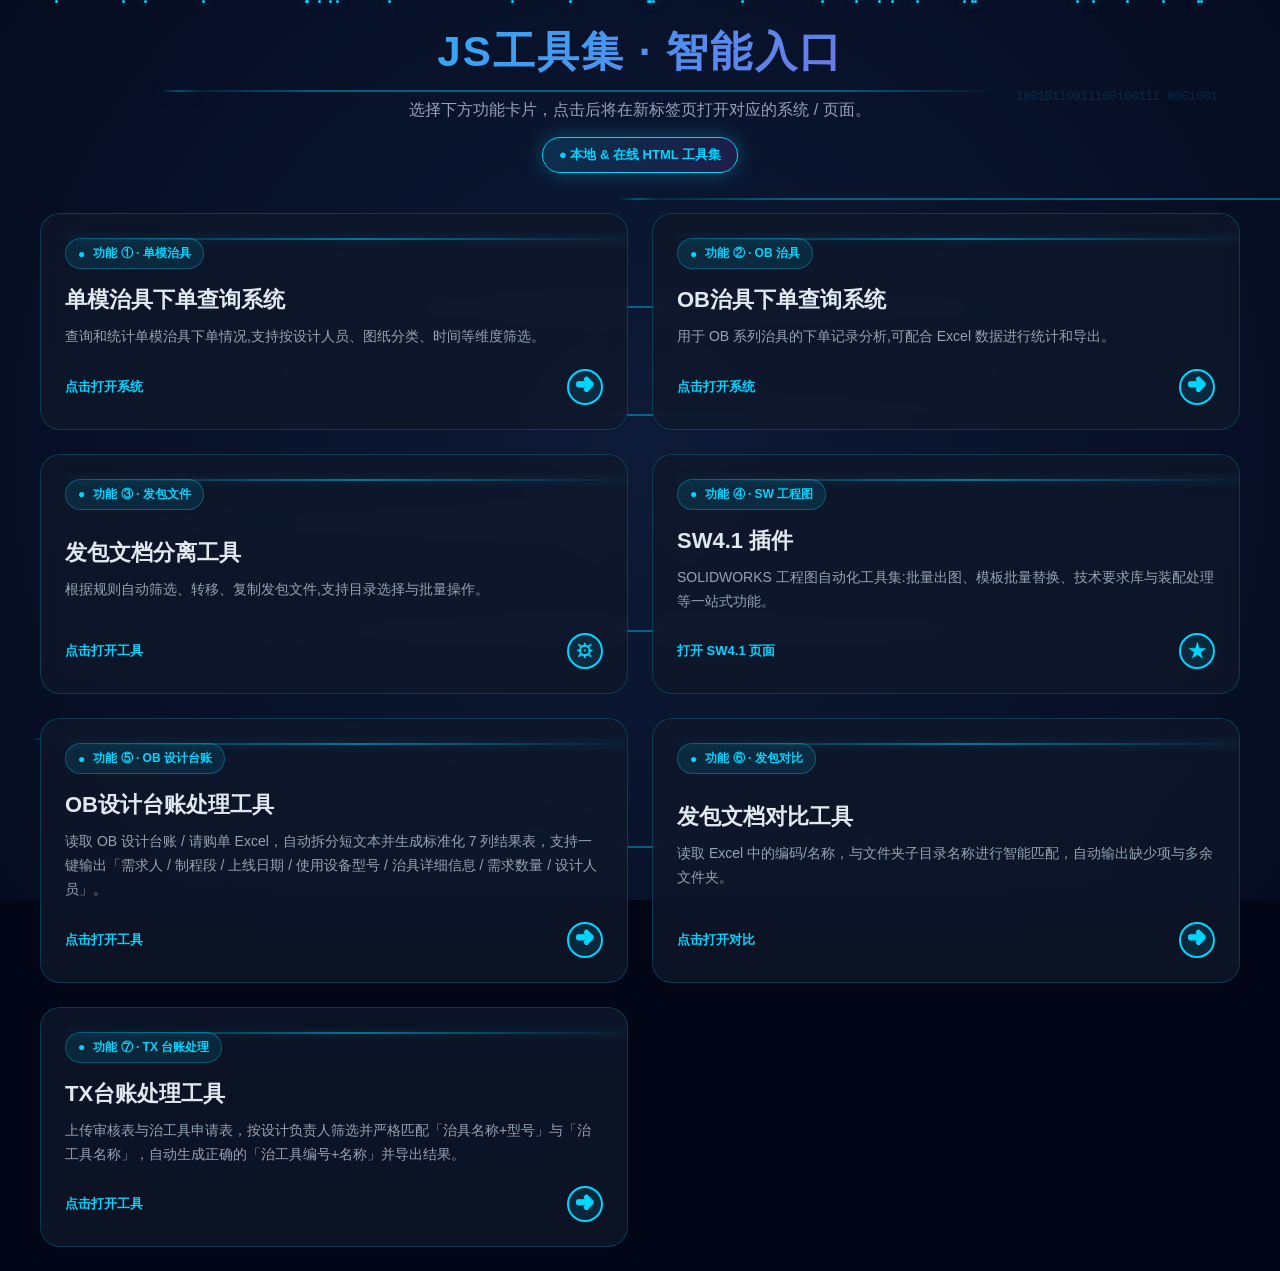
==== index.html @ e3de5b16 "Update index.html" ====
<!DOCTYPE html>
<html lang="zh-CN">
<head>
  <meta charset="UTF-8" />
  <meta name="viewport" content="width=device-width, initial-scale=1.0" />
  <title>内部工具集 · 功能入口</title>
  <style>
    :root{
      --primary:#00d4ff;
      --primary-glow:rgba(0,212,255,0.5);
      --secondary:#9d4edd;
      --bg-dark:#020617;
      --text:#e2e8f0;
      --muted:#94a3b8;
      --card-bg:rgba(15,23,42,0.8);
    }
    *{box-sizing:border-box;margin:0;padding:0}

    /* ===================== 开场动画：鱼咬 J 鱼钩（≈2s） ===================== */
    .intro-overlay{
      position:fixed;
      inset:0;
      z-index:9999;
      background:radial-gradient(circle at top,#020617,#000814 60%,#000 100%);
      display:flex;
      align-items:center;
      justify-content:center;
      animation:fade-out 0.3s ease 1.7s forwards; /* 总时长约 2s */
    }
    @keyframes fade-out{
      to{opacity:0;visibility:hidden}
    }

    .skip-intro-btn{
      position:absolute;
      right:32px;
      bottom:32px;
      padding:8px 18px;
      border-radius:999px;
      border:1px solid rgba(255,255,255,0.7);
      background:rgba(0,0,0,0.45);
      color:#f9fafb;
      font-size:13px;
      font-weight:500;
      cursor:pointer;
      display:inline-flex;
      align-items:center;
      gap:6px;
      backdrop-filter:blur(8px);
      box-shadow:0 10px 30px rgba(0,0,0,0.6);
      transition:all 0.2s ease;
      z-index:10000;
    }
    .skip-intro-btn::after{
      content:'⏭';
      font-size:14px;
    }
    .skip-intro-btn:hover{
      background:rgba(255,255,255,0.12);
      transform:translateY(-1px);
    }
    .skip-intro-btn:active{
      transform:translateY(0);
      box-shadow:0 4px 16px rgba(0,0,0,0.7);
    }

    /* LOGO 区：整体放大一倍 */
    .logo-scene{
      position:relative;
      width:380px;
      height:380px;
      filter:drop-shadow(0 0 25px rgba(0,0,0,0.9));
    }
    .logo-svg{
      width:380px;
      height:380px;
      display:block;
    }

    /* J 形鱼钩主体 */
    .hook-path{
      stroke:#f9fafb;
      stroke-width:16;
      stroke-linecap:round;
      stroke-linejoin:round;
      fill:none;
      opacity:0;
      animation:hook-in 0.4s cubic-bezier(.23,.82,.35,1.3) 0s forwards;
    }
    /* 顶部横杆 */
    .hook-top{
      stroke:#f9fafb;
      stroke-width:14;
      stroke-linecap:round;
      fill:none;
      opacity:0;
      animation:bar-in 0.35s ease-out 0.05s forwards;
    }
    /* 钩尖（向上略翘） */
    .hook-barb{
      stroke:#f9fafb;
      stroke-width:10;
      stroke-linecap:round;
      fill:none;
      opacity:0;
      animation:barb-in 0.35s ease-out 0.1s forwards;
    }

    @keyframes hook-in{
      0%{
        opacity:0;
        transform:translateY(40px) scale(0.8);
        transform-origin:140px 140px;
      }
      70%{
        opacity:1;
        transform:translateY(-5px) scale(1.03);
      }
      100%{
        opacity:1;
        transform:translateY(0) scale(1);
      }
    }
    @keyframes bar-in{
      0%{
        opacity:0;
        transform:translateY(20px);
        transform-origin:140px 50px;
      }
      100%{
        opacity:1;
        transform:translateY(0);
      }
    }
    @keyframes barb-in{
      0%{
        opacity:0;
        transform:translateY(10px);
        transform-origin:128px 126px;
      }
      100%{
        opacity:1;
        transform:translateY(0);
      }
    }

    /* 鱼剪影整体 */
    .fish-group{
      fill:#f9fafb;
      opacity:0;
      transform-box:fill-box;
      transform-origin:center;
      animation:fish-bite 0.9s ease-out 0.25s forwards;
    }

    /* 鱼身体（实心）—— 头在右边，朝向鱼钩；嘴在 x≈120 处 */
    .fish-body{
      fill:#f9fafb;
    }
    .fish-inner{
      fill:#020617; /* 身体内部黑弧线，做出类似 Logo 的花纹 */
    }
    .fish-eye-white{
      fill:#f9fafb;
    }
    .fish-eye-black{
      fill:#020617;
    }

    /* 鱼咬钩动画：从左下方游过来，最后嘴巴停在钩尖处 */
    @keyframes fish-bite{
      0%{
        opacity:0;
        transform:translateX(-110px) translateY(30px) scale(0.8) rotate(-18deg);
      }
      40%{
        opacity:1;
        transform:translateX(-40px) translateY(-10px) scale(0.95) rotate(-8deg);
      }
      75%{
        transform:translateX(-10px) translateY(0) scale(1.03) rotate(4deg);
      }
      100%{
        opacity:1;
        transform:translateX(0) translateY(0) scale(1) rotate(0deg);
      }
    }

    /* ===================== 主页面样式 ===================== */
    body{
      min-height:100vh;
      font-family:"Segoe UI","PingFang SC","Microsoft YaHei",sans-serif;
      background:var(--bg-dark);
      display:flex;
      align-items:center;
      justify-content:center;
      padding:24px;
      color:var(--text);
      overflow-x:hidden; /* 允许纵向滚轮 */
      position:relative;
    }

    .bg-waves{
      position:fixed;
      inset:0;
      z-index:0;
      overflow:hidden;
    }
    .wave{
      position:absolute;
      width:200%;
      height:200%;
      border-radius:45%;
      opacity:0.08;
      animation:wave-rotate 25s linear infinite;
    }
    .wave:nth-child(1){
      background:radial-gradient(circle,var(--primary) 0%,transparent 70%);
      animation-duration:20s;
      top:-50%;
      left:-50%;
    }
    .wave:nth-child(2){
      background:radial-gradient(circle,var(--secondary) 0%,transparent 70%);
      animation-duration:30s;
      animation-direction:reverse;
      bottom:-50%;
      right:-50%;
    }
    @keyframes wave-rotate{
      0%{transform:rotate(0deg)}
      100%{transform:rotate(360deg)}
    }

    .particles{
      position:fixed;
      inset:0;
      z-index:1;
      pointer-events:none;
    }
    .particle{
      position:absolute;
      width:3px;
      height:3px;
      background:var(--primary);
      border-radius:50%;
      box-shadow:0 0 10px var(--primary-glow);
      animation:particle-float linear infinite;
    }
    @keyframes particle-float{
      0%{
        transform:translate(0,100vh) scale(0);
        opacity:0;
      }
      10%{opacity:1}
      90%{opacity:1}
      100%{
        transform:translate(var(--tx),0) scale(1);
        opacity:0;
      }
    }

    .fiber-lines{
      position:fixed;
      inset:0;
      z-index:1;
      pointer-events:none;
    }
    .fiber{
      position:absolute;
      height:2px;
      background:linear-gradient(90deg,
        transparent,
        var(--primary) 20%,
        var(--primary) 80%,
        transparent
      );
      opacity:0.4;
      animation:fiber-pulse 3s ease-in-out infinite;
    }
    .fiber::before{
      content:'';
      position:absolute;
      width:40px;
      height:100%;
      background:linear-gradient(90deg,
        transparent,
        rgba(0,212,255,0.8),
        transparent
      );
      box-shadow:0 0 20px var(--primary-glow);
      animation:fiber-travel 2s linear infinite;
    }
    @keyframes fiber-pulse{
      0%,100%{opacity:0.2}
      50%{opacity:0.6}
    }
    @keyframes fiber-travel{
      0%{left:-40px}
      100%{left:100%}
    }

    .data-stream{
      position:fixed;
      right:5%;
      top:10%;
      width:200px;
      height:80%;
      overflow:hidden;
      z-index:1;
      pointer-events:none;
      opacity:0.15;
    }
    .binary-code{
      font-family:monospace;
      font-size:12px;
      color:var(--primary);
      animation:stream-flow 8s linear infinite;
      white-space:nowrap;
    }
    @keyframes stream-flow{
      0%{transform:translateY(0)}
      100%{transform:translateY(-100%)}
    }

    .wrap{
      width:100%;
      max-width:1200px;
      position:relative;
      z-index:2;
      opacity:1;  /* 直接显示，避免跳过动画时延迟 */
    }

    header{
      margin-bottom:40px;
      text-align:center;
      position:relative;
    }
    header h1{
      font-size:42px;
      font-weight:800;
      background:linear-gradient(135deg,var(--primary),var(--secondary));
      -webkit-background-clip:text;
      -webkit-text-fill-color:transparent;
      background-clip:text;
      margin-bottom:12px;
      letter-spacing:0.05em;
    }
    header p{
      font-size:16px;
      color:var(--muted);
      margin-top:20px;
    }
    .tag{
      display:inline-block;
      background:linear-gradient(135deg,rgba(0,212,255,0.15),rgba(157,78,221,0.15));
      border:1px solid var(--primary);
      color:var(--primary);
      padding:8px 16px;
      border-radius:999px;
      font-size:13px;
      font-weight:600;
      margin-top:16px;
      box-shadow:0 0 20px rgba(0,212,255,0.3);
    }

    .grid{
      display:grid;
      grid-template-columns:repeat(2,minmax(0,1fr));
      gap:24px;
    }
    @media (max-width:900px){
      .grid{grid-template-columns:1fr}
      header h1{font-size:32px}
    }

    .tile{
      display:flex;
      flex-direction:column;
      justify-content:space-between;
      padding:24px;
      border-radius:20px;
      background:var(--card-bg);
      backdrop-filter:blur(10px);
      border:1px solid rgba(0,212,255,0.2);
      text-decoration:none;
      color:inherit;
      position:relative;
      overflow:hidden;
      transition:all 0.3s cubic-bezier(0.4,0,0.2,1);
      opacity:1;
    }
    .tile::before{
      content:'';
      position:absolute;
      inset:0;
      background:radial-gradient(
        800px circle at var(--mouse-x,50%) var(--mouse-y,50%),
        rgba(0,212,255,0.15),
        transparent 40%
      );
      opacity:0;
      transition:opacity 0.3s;
    }
    .tile:hover::before{
      opacity:1;
    }
    .tile:hover{
      transform:translateY(-6px) scale(1.01);
      box-shadow:0 24px 50px rgba(0,212,255,0.26);
      border-color:var(--primary);
    }

    .tile .badge{
      display:inline-flex;
      align-items:center;
      gap:8px;
      font-size:12px;
      padding:6px 12px;
      border-radius:999px;
      background:rgba(0,212,255,0.1);
      border:1px solid rgba(0,212,255,0.3);
      color:var(--primary);
      margin-bottom:16px;
      font-weight:600;
      width:fit-content;
    }
    .tile .badge::before{
      content:'●';
    }

    .tile h2{
      font-size:22px;
      margin-bottom:10px;
      color:var(--text);
      font-weight:700;
    }
    .tile p{
      font-size:14px;
      color:var(--muted);
      line-height:1.7;
    }

    .tile-footer{
      margin-top:20px;
      display:flex;
      align-items:center;
      justify-content:space-between;
      font-size:13px;
      color:var(--primary);
      font-weight:600;
    }
    .tile-footer .icon{
      width:36px;
      height:36px;
      border-radius:50%;
      border:2px solid var(--primary);
      display:flex;
      align-items:center;
      justify-content:center;
      font-size:18px;
      background:rgba(0,212,255,0.1);
      transition:all 0.3s;
    }
    .tile:hover .tile-footer .icon{
      transform:rotate(90deg) scale(1.1);
      box-shadow:0 0 20px var(--primary-glow);
    }

    .scan-line{
      position:absolute;
      width:100%;
      height:2px;
      background:linear-gradient(90deg,
        transparent,
        var(--primary),
        transparent
      );
      box-shadow:0 0 10px var(--primary-glow);
      animation:scan 3s linear infinite;
      opacity:0.5;
    }
    @keyframes scan{
      0%{top:0}
      100%{top:100%}
    }
  </style>
</head>
<body>
  <!-- 开场动画层 -->
  <div class="intro-overlay" id="introOverlay">
    <div class="logo-scene">
      <!-- SVG LOGO：鱼头朝右，嘴被鱼钩钩住 -->
      <svg class="logo-svg" viewBox="0 0 200 200">
        <!-- J 鱼钩主体：竖直向下再向左弯成 J -->
        <path
          class="hook-path"
          d="M140 40
             V120
             a36 36 0 0 1 -72 0"
        />
        <!-- 顶部横杆 -->
        <line
          class="hook-top"
          x1="110" y1="32" x2="170" y2="32"
        />
        <!-- 钩尖向上翘，伸进鱼嘴里 -->
        <path
          class="hook-barb"
          d="M96 124
             Q110 114 122 110"
        />

        <!-- 鱼剪影（头在右侧，朝向鱼钩，嘴位置大约在 (122,110)） -->
        <g class="fish-group">
          <!-- 身体外轮廓（白色实心） -->
          <path
            class="fish-body"
            d="
              M122 110
              C104 94, 78 90, 56 102
              C42 110, 36 120, 36 125
              C36 130, 42 138, 56 146
              C78 158,104 154,122 138
              Z
            "
          />
          <!-- 内部黑色花纹，做出“翻卷”的感觉 -->
          <path
            class="fish-inner"
            d="
              M118 110
              C102 98, 80 98, 60 108
              C50 114, 46 120, 46 124
              C46 128, 50 134, 60 140
              C80 150,102 150,118 138
              C104 132,104 118,118 110
              Z
            "
          />
          <!-- 尾巴 -->
          <polygon
            class="fish-body"
            points="56,124 30,108 30,140"
          />
          <!-- 眼睛 -->
          <circle class="fish-eye-white" cx="98" cy="106" r="6" />
          <circle class="fish-eye-black" cx="98" cy="106" r="3" />
        </g>
      </svg>
    </div>

    <button class="skip-intro-btn" id="skipIntroBtn">
      跳过动画 · 进入页面
    </button>
  </div>

  <!-- 背景光波 -->
  <div class="bg-waves">
    <div class="wave"></div>
    <div class="wave"></div>
  </div>

  <!-- 粒子系统 -->
  <div class="particles" id="particles"></div>

  <!-- 光纤传输线 -->
  <div class="fiber-lines" id="fibers"></div>

  <!-- 数据流 -->
  <div class="data-stream">
    <div class="binary-code" id="binary"></div>
  </div>

  <div class="wrap">
    <header>
      <h1>JS工具集 · 智能入口</h1>
      <p>选择下方功能卡片，点击后将在新标签页打开对应的系统 / 页面。</p>
      <span class="tag">● 本地 & 在线 HTML 工具集</span>
    </header>

    <section class="grid">
      <a class="tile" href="danmo.html" target="_blank" rel="noopener">
        <span class="badge">功能 ① · 单模治具</span>
        <div>
          <h2>单模治具下单查询系统</h2>
          <p>查询和统计单模治具下单情况,支持按设计人员、图纸分类、时间等维度筛选。</p>
        </div>
        <div class="tile-footer">
          <span>点击打开系统</span>
          <span class="icon">➜</span>
        </div>
        <div class="scan-line"></div>
      </a>

      <a class="tile" href="OB.html" target="_blank" rel="noopener">
        <span class="badge">功能 ② · OB 治具</span>
        <div>
          <h2>OB治具下单查询系统</h2>
          <p>用于 OB 系列治具的下单记录分析,可配合 Excel 数据进行统计和导出。</p>
        </div>
        <div class="tile-footer">
          <span>点击打开系统</span>
          <span class="icon">➜</span>
        </div>
        <div class="scan-line"></div>
      </a>

      <a class="tile" href="fabao.html" target="_blank" rel="noopener">
        <span class="badge">功能 ③ · 发包文件</span>
        <div>
          <h2>发包文档分离工具</h2>
          <p>根据规则自动筛选、转移、复制发包文件,支持目录选择与批量操作。</p>
        </div>
        <div class="tile-footer">
          <span>点击打开工具</span>
          <span class="icon">⚙</span>
        </div>
        <div class="scan-line"></div>
      </a>

      <a class="tile" href="SW4.1.html" target="_blank" rel="noopener">
        <span class="badge">功能 ④ · SW 工程图</span>
        <div>
          <h2>SW4.1 插件</h2>
          <p>SOLIDWORKS 工程图自动化工具集:批量出图、模板批量替换、技术要求库与装配处理等一站式功能。</p>
        </div>
        <div class="tile-footer">
          <span>打开 SW4.1 页面</span>
          <span class="icon">★</span>
        </div>
        <div class="scan-line"></div>
      </a>

      <!-- 功能⑤ · OB 设计台账处理工具 -->
      <a class="tile" href="OBinput.html" target="_blank" rel="noopener">
        <span class="badge">功能 ⑤ · OB 设计台账</span>
        <div>
          <h2>OB设计台账处理工具</h2>
          <p>读取 OB 设计台账 / 请购单 Excel，自动拆分短文本并生成标准化 7 列结果表，支持一键输出「需求人 / 制程段 / 上线日期 / 使用设备型号 / 治具详细信息 / 需求数量 / 设计人员」。</p>
        </div>
        <div class="tile-footer">
          <span>点击打开工具</span>
          <span class="icon">➜</span>
        </div>
        <div class="scan-line"></div>
      </a>

      <!-- 功能⑥ · 发包文档对比工具 -->
      <a class="tile" href="excel_folder_compare.html" target="_blank" rel="noopener">
        <span class="badge">功能 ⑥ · 发包对比</span>
        <div>
          <h2>发包文档对比工具</h2>
          <p>读取 Excel 中的编码/名称，与文件夹子目录名称进行智能匹配，自动输出缺少项与多余文件夹。</p>
        </div>
        <div class="tile-footer">
          <span>点击打开对比</span>
          <span class="icon">➜</span>
        </div>
        <div class="scan-line"></div>
      </a>

      <!-- 功能⑦ · TX 台账处理工具 -->
      <a class="tile" href="TX.html" target="_blank" rel="noopener">
        <span class="badge">功能 ⑦ · TX 台账处理</span>
        <div>
          <h2>TX台账处理工具</h2>
          <p>上传审核表与治工具申请表，按设计负责人筛选并严格匹配「治具名称+型号」与「治工具名称」，自动生成正确的「治工具编号+名称」并导出结果。</p>
        </div>
        <div class="tile-footer">
          <span>点击打开工具</span>
          <span class="icon">➜</span>
        </div>
        <div class="scan-line"></div>
      </a>

    </section>
  </div>

  <script>
    // 背景粒子
    const particlesContainer = document.getElementById('particles');
    for(let i=0;i<30;i++){
      const p = document.createElement('div');
      p.className = 'particle';
      p.style.left = Math.random()*100 + '%';
      p.style.animationDuration = (5+Math.random()*10)+'s';
      p.style.animationDelay = Math.random()*5+'s';
      p.style.setProperty('--tx', (Math.random()*200-100)+'px');
      particlesContainer.appendChild(p);
    }

    // 背景光纤线
    const fibersContainer = document.getElementById('fibers');
    for(let i=0;i<8;i++){
      const f = document.createElement('div');
      f.className = 'fiber';
      f.style.top = (10+i*12)+'%';
      f.style.width = (30+Math.random()*40)+'%';
      f.style.left = Math.random()*50+'%';
      f.style.animationDelay = Math.random()*3+'s';
      fibersContainer.appendChild(f);
    }

    // 二进制数据流
    const binaryEl = document.getElementById('binary');
    let binaryText = '';
    for(let i=0;i<200;i++){
      binaryText += (Math.random()>0.5?'1':'0') + (i%20===19?'\n':'');
    }
    binaryEl.textContent = binaryText + '\n' + binaryText;

    // 卡片上的鼠标光晕
    document.querySelectorAll('.tile').forEach(tile=>{
      tile.addEventListener('mousemove',e=>{
        const rect = tile.getBoundingClientRect();
        const x = ((e.clientX - rect.left)/rect.width)*100;
        const y = ((e.clientY - rect.top)/rect.height)*100;
        tile.style.setProperty('--mouse-x',x+'%');
        tile.style.setProperty('--mouse-y',y+'%');
      });
    });

    // ===== 开场动画跳过逻辑：点击任意位置 / 按钮都立即进入 =====
    const introOverlay = document.getElementById('introOverlay');
    const skipBtn = document.getElementById('skipIntroBtn');

    function skipIntro(){
      if(!introOverlay || introOverlay.__skipped) return;
      introOverlay.__skipped = true;
      introOverlay.style.display = 'none'; // 立刻隐藏
    }

    if(skipBtn){
      skipBtn.addEventListener('click', e=>{
        e.stopPropagation();
        skipIntro();
      });
    }

    document.addEventListener('click', ()=>{
      if(introOverlay && introOverlay.style.display !== 'none'){
        skipIntro();
      }
    }, true);
  </script>
</body>
</html>
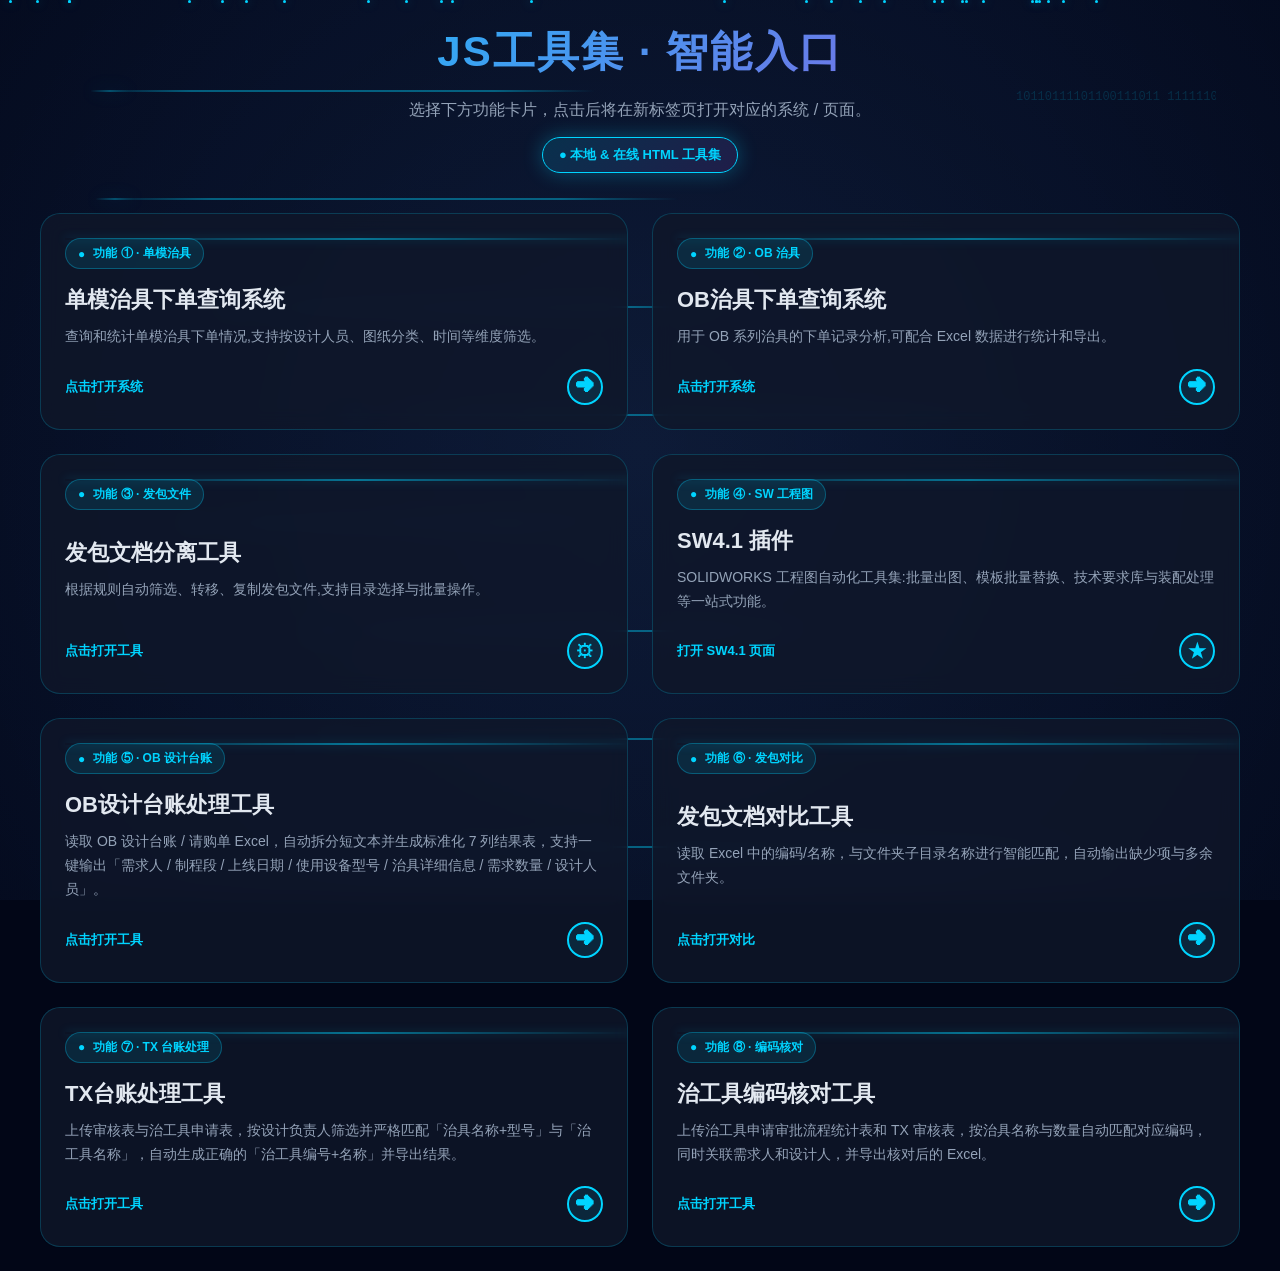
==== commit cfaa29b1: "Add fixture code checker card to tool hub" ====
--- a/index.html
+++ b/index.html
@@ -674,6 +674,20 @@
         <div class="scan-line"></div>
       </a>
 
+      <!-- 功能⑧ · 治工具编码核对 -->
+      <a class="tile" href="fixture-code-checker/index.html" target="_blank" rel="noopener">
+        <span class="badge">功能 ⑧ · 编码核对</span>
+        <div>
+          <h2>治工具编码核对工具</h2>
+          <p>上传治工具申请审批流程统计表和 TX 审核表，按治具名称与数量自动匹配对应编码，同时关联需求人和设计人，并导出核对后的 Excel。</p>
+        </div>
+        <div class="tile-footer">
+          <span>点击打开工具</span>
+          <span class="icon">➜</span>
+        </div>
+        <div class="scan-line"></div>
+      </a>
+
     </section>
   </div>
 
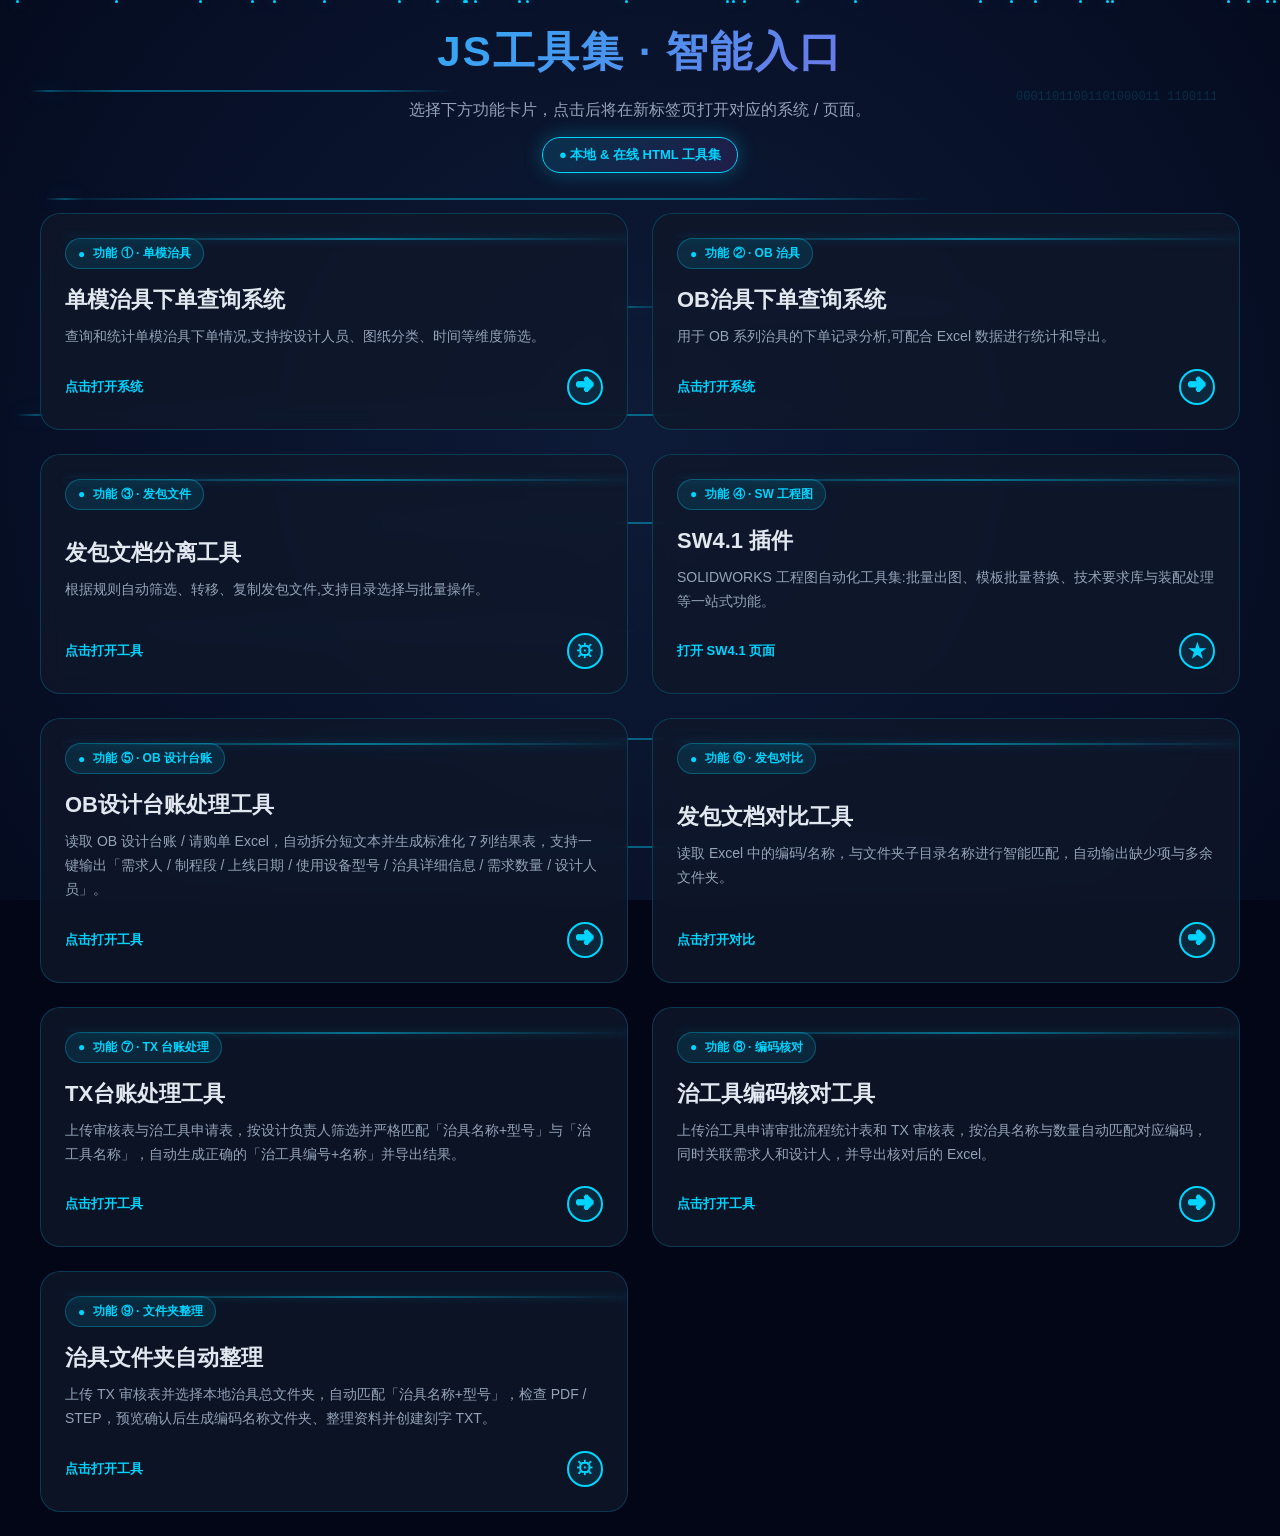
==== commit 5d0bad0c: "Add fixture folder organizer entry" ====
--- a/index.html
+++ b/index.html
@@ -688,6 +688,20 @@
         <div class="scan-line"></div>
       </a>
 
+      <!-- 功能⑨ · 治具文件夹自动整理 -->
+      <a class="tile" href="fixture-folder-organizer/index.html" target="_blank" rel="noopener">
+        <span class="badge">功能 ⑨ · 文件夹整理</span>
+        <div>
+          <h2>治具文件夹自动整理</h2>
+          <p>上传 TX 审核表并选择本地治具总文件夹，自动匹配「治具名称+型号」，检查 PDF / STEP，预览确认后生成编码名称文件夹、整理资料并创建刻字 TXT。</p>
+        </div>
+        <div class="tile-footer">
+          <span>点击打开工具</span>
+          <span class="icon">⚙</span>
+        </div>
+        <div class="scan-line"></div>
+      </a>
+
     </section>
   </div>
 
